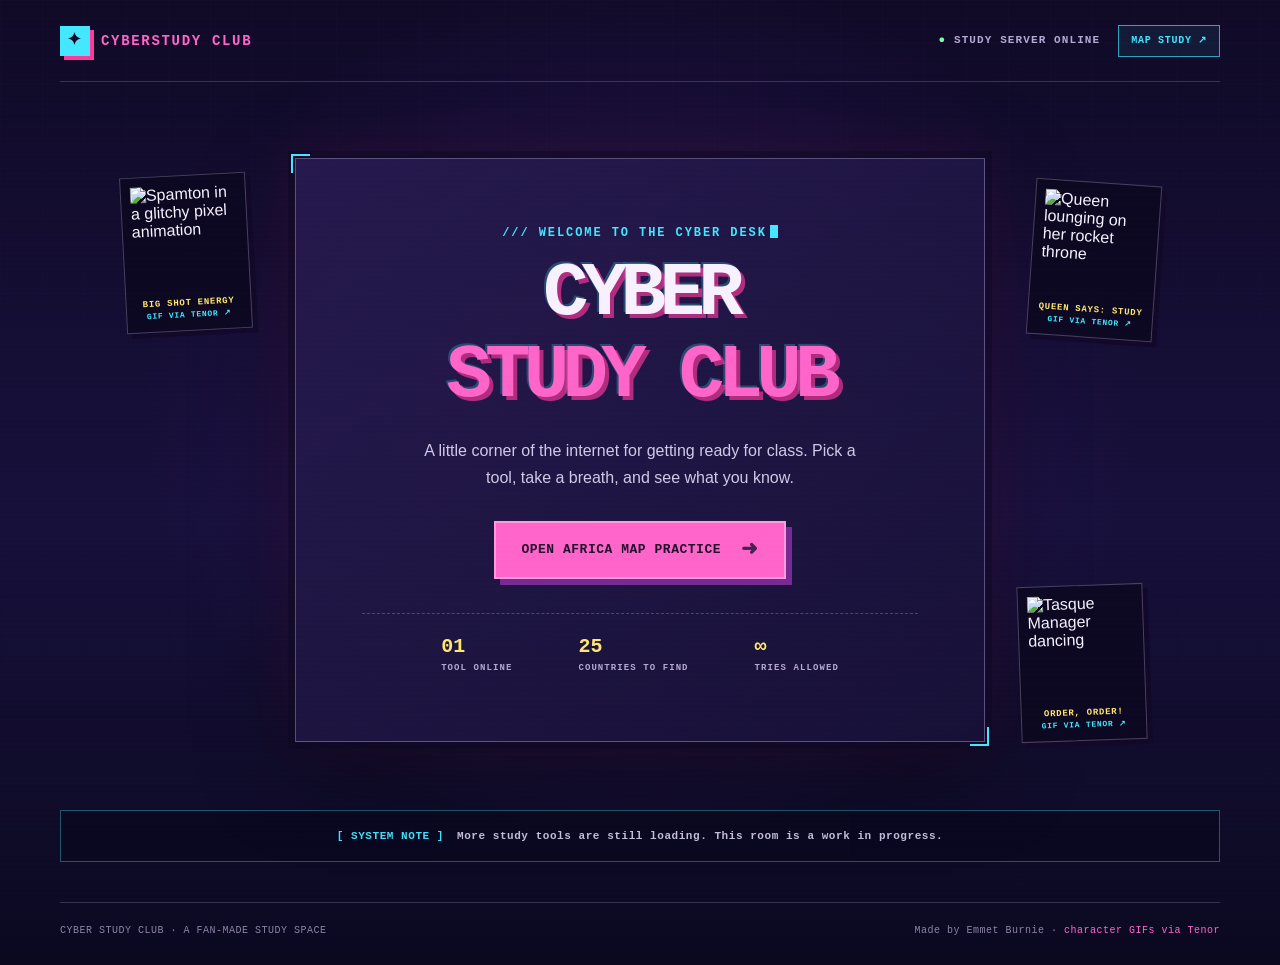
==== homepage.html @ 8ee0f42c "Keep Pages landing on the map study tool" ====
<!doctype html>
<html lang="en">
  <head>
    <meta charset="utf-8" />
    <meta name="viewport" content="width=device-width, initial-scale=1" />
    <meta name="theme-color" content="#110b2b" />
    <meta name="description" content="A small collection of study tools. Start with Africa Map Practice." />
    <title>Cyber Study Club</title>
    <style>
      :root {
        color-scheme: dark;
        --ink: #f7f1ff;
        --muted: #b5a9d4;
        --night: #100a27;
        --panel: #1c123d;
        --pink: #ff65c9;
        --hot: #ff399e;
        --cyan: #43e7ff;
        --yellow: #ffe66f;
        --line: rgba(222, 206, 255, .2);
      }

      * { box-sizing: border-box; }
      html { min-height: 100%; background: var(--night); }
      body {
        min-height: 100vh;
        margin: 0;
        overflow-x: hidden;
        color: var(--ink);
        font-family: "Trebuchet MS", "Segoe UI", sans-serif;
        background:
          radial-gradient(ellipse at 50% 42%, rgba(92, 42, 167, .28), transparent 55%),
          linear-gradient(180deg, #100a27 0%, #17103b 54%, #0b0920 100%);
      }

      body::before {
        position: fixed;
        z-index: 0;
        inset: 0;
        pointer-events: none;
        content: "";
        opacity: .2;
        background-image: linear-gradient(rgba(132, 111, 214, .14) 1px, transparent 1px), linear-gradient(90deg, rgba(132, 111, 214, .14) 1px, transparent 1px);
        background-size: 42px 42px;
        mask-image: linear-gradient(to bottom, black, transparent 88%);
      }

      body::after {
        position: fixed;
        z-index: 5;
        inset: 0;
        pointer-events: none;
        content: "";
        opacity: .12;
        background: repeating-linear-gradient(to bottom, transparent 0 3px, rgba(255, 255, 255, .11) 4px, transparent 5px);
      }

      a { color: inherit; }
      .site-shell { position: relative; z-index: 1; width: min(1160px, calc(100% - 48px)); margin: 0 auto; }
      .topbar { display: flex; align-items: center; justify-content: space-between; min-height: 82px; border-bottom: 1px solid var(--line); }
      .wordmark { display: inline-flex; align-items: center; gap: 11px; color: var(--ink); text-decoration: none; font: 800 14px/1 "Courier New", monospace; letter-spacing: .12em; }
      .mark-icon { display: grid; width: 30px; height: 30px; place-items: center; color: #130925; background: var(--cyan); box-shadow: 4px 4px 0 var(--hot); font-size: 17px; }
      .wordmark span:last-child { color: var(--pink); }
      .top-actions { display: flex; align-items: center; gap: 18px; }
      .server-status { color: var(--muted); font: 700 11px/1.3 "Courier New", monospace; letter-spacing: .1em; }
      .server-status b { color: #7dff9e; }
      .nav-tool { padding: 10px 12px; border: 1px solid rgba(67, 231, 255, .66); color: var(--cyan); background: rgba(67, 231, 255, .07); font: 700 10px/1 "Courier New", monospace; letter-spacing: .07em; text-decoration: none; text-transform: uppercase; }
      .nav-tool:hover, .nav-tool:focus-visible { color: #110b2b; background: var(--cyan); outline: 2px solid var(--cyan); outline-offset: 3px; }

      .hero-wrap { position: relative; display: grid; min-height: 670px; place-items: center; padding: 76px 0 68px; }
      .hero-card {
        position: relative;
        z-index: 2;
        width: min(690px, 100%);
        padding: clamp(30px, 6vw, 66px);
        border: 1px solid rgba(225, 209, 255, .32);
        background: linear-gradient(145deg, rgba(39, 26, 79, .94), rgba(23, 17, 55, .94));
        box-shadow: 0 0 0 7px rgba(12, 7, 34, .45), 0 24px 90px rgba(0, 0, 0, .42), 0 0 55px rgba(255, 57, 158, .11);
        text-align: center;
      }
      .hero-card::before, .hero-card::after { position: absolute; width: 17px; height: 17px; content: ""; border-color: var(--cyan); border-style: solid; }
      .hero-card::before { top: -5px; left: -5px; border-width: 2px 0 0 2px; }
      .hero-card::after { right: -5px; bottom: -5px; border-width: 0 2px 2px 0; }
      .eyebrow { margin: 0 0 18px; color: var(--cyan); font: 700 12px/1.4 "Courier New", monospace; letter-spacing: .16em; text-transform: uppercase; }
      .eyebrow .cursor { display: inline-block; width: 8px; height: 13px; margin-left: 3px; vertical-align: -2px; background: var(--cyan); animation: blink 1.1s steps(2, start) infinite; }
      h1 { margin: 0; font: 900 clamp(42px, 8vw, 76px)/.92 "Courier New", monospace; letter-spacing: -.09em; text-transform: uppercase; text-shadow: 4px 4px 0 rgba(255, 57, 158, .65), -2px -2px 0 rgba(67, 231, 255, .25); }
      h1 span { display: block; margin-top: 12px; color: var(--pink); }
      .intro { max-width: 435px; margin: 25px auto 30px; color: #d2c9e8; font-size: 16px; line-height: 1.7; }

      .start-link { display: inline-flex; min-height: 58px; align-items: center; justify-content: center; gap: 20px; padding: 0 25px; border: 2px solid #ff9bdd; color: #210d2d; background: var(--pink); box-shadow: 6px 6px 0 #772a93; font: 900 13px/1.2 "Courier New", monospace; letter-spacing: .04em; text-decoration: none; text-transform: uppercase; transition: transform .15s ease, box-shadow .15s ease, background .15s ease; }
      .start-link:hover, .start-link:focus-visible { transform: translate(3px, 3px); background: #ff8bd7; box-shadow: 3px 3px 0 #772a93; outline: 2px solid var(--cyan); outline-offset: 4px; }
      .start-link .arrow { color: #462154; font-size: 20px; }

      .quick-stats { display: flex; justify-content: center; gap: clamp(20px, 7vw, 66px); margin-top: 34px; padding-top: 23px; border-top: 1px dashed rgba(221, 204, 255, .26); }
      .stat { display: grid; gap: 5px; text-align: left; }
      .stat strong { color: var(--yellow); font: 800 20px/1 "Courier New", monospace; }
      .stat span { color: var(--muted); font: 700 9px/1.4 "Courier New", monospace; letter-spacing: .12em; }

      .character { position: absolute; z-index: 3; display: grid; justify-items: center; gap: 8px; width: 126px; padding: 9px; border: 1px solid rgba(225, 209, 255, .28); background: rgba(12, 8, 31, .8); box-shadow: 5px 5px 0 rgba(18, 9, 38, .74); transform: rotate(-3deg); }
      .character img { display: block; width: 100%; height: 104px; object-fit: contain; image-rendering: pixelated; }
      .character figcaption { width: 100%; color: var(--yellow); font: 700 9px/1.35 "Courier New", monospace; letter-spacing: .08em; text-align: center; text-transform: uppercase; }
      .character a { color: var(--cyan); font-size: 8px; text-decoration: none; }
      .character a:hover { text-decoration: underline; }
      .character-spamton { top: 77px; left: 2%; }
      .character-queen { top: 84px; right: 2%; transform: rotate(4deg); }
      .character-tasque { right: 3%; bottom: 52px; transform: rotate(-2deg); }

      .system-note { display: flex; align-items: center; justify-content: center; gap: 13px; margin: 0 auto 40px; padding: 17px 22px; border: 1px solid rgba(67, 231, 255, .35); background: rgba(8, 8, 28, .58); color: #c9c1df; font: 700 11px/1.5 "Courier New", monospace; letter-spacing: .05em; text-align: center; }
      .system-note strong { flex: 0 0 auto; color: var(--cyan); }
      footer { display: flex; justify-content: space-between; gap: 16px; padding: 20px 0 27px; border-top: 1px solid var(--line); color: #8d83a9; font: 10px/1.5 "Courier New", monospace; letter-spacing: .05em; }
      footer a { color: var(--pink); text-decoration: none; }
      footer a:hover { text-decoration: underline; }

      @keyframes blink { to { visibility: hidden; } }
      @media (max-width: 850px) {
        .hero-wrap { min-height: auto; padding: 65px 0 55px; }
        .hero-card { width: min(640px, 100%); }
        .character { width: 98px; padding: 7px; }
        .character img { height: 74px; }
        .character-spamton { top: 14px; left: 0; }
        .character-queen { top: 12px; right: 0; }
        .character-tasque { display: none; }
      }
      @media (max-width: 560px) {
        .site-shell { width: min(100% - 28px, 480px); }
        .topbar { min-height: 64px; }
        .wordmark { font-size: 11px; }
        .top-actions { gap: 9px; }
        .server-status { max-width: 92px; font-size: 8px; text-align: right; }
        .nav-tool { padding: 9px 7px; font-size: 8px; }
        .hero-wrap { padding: 104px 0 30px; }
        .hero-card { padding: 36px 20px 24px; }
        h1 { font-size: clamp(38px, 11vw, 56px); }
        .intro { font-size: 14px; }
        .start-link { width: 100%; gap: 10px; padding: 0 12px; font-size: 11px; }
        .quick-stats { gap: 22px; }
        .stat span { font-size: 8px; }
        .character { width: 82px; padding: 5px; }
        .character img { height: 56px; }
        .character-spamton { top: 10px; left: 10%; }
        .character-queen { top: 10px; right: 10%; }
        .character figcaption { font-size: 8px; }
        .system-note { align-items: flex-start; padding: 13px; font-size: 10px; text-align: left; }
        footer { flex-direction: column; align-items: center; text-align: center; }
      }
      @media (prefers-reduced-motion: reduce) {
        *, *::before, *::after { scroll-behavior: auto !important; animation-duration: .01ms !important; animation-iteration-count: 1 !important; transition-duration: .01ms !important; }
      }
    </style>
  </head>
  <body>
    <div class="site-shell">
      <header class="topbar">
        <a class="wordmark" href="./" aria-label="Cyber Study Club home"><span class="mark-icon" aria-hidden="true">✦</span><span>CYBER<span>STUDY</span> CLUB</span></a>
        <div class="top-actions">
          <div class="server-status"><b>●</b> STUDY SERVER ONLINE</div>
          <a class="nav-tool" href="./ACS%2011%20Map%20Study%20Tools/ACS-11-Map-Study-Tools.html">Map Study ↗</a>
        </div>
      </header>

      <main>
        <section class="hero-wrap" aria-labelledby="welcome-title">
          <figure class="character character-spamton">
            <img src="https://media1.tenor.com/m/Z9w7fPWgDuUAAAAC/bigshot-spamton.gif" alt="Spamton in a glitchy pixel animation" loading="lazy" />
            <figcaption>Big shot energy<br /><a href="https://tenor.com/view/bigshot-spamton-spamtongspamton-laughing-glitched-gif-23837641" target="_blank" rel="noreferrer">GIF via Tenor ↗</a></figcaption>
          </figure>
          <figure class="character character-queen">
            <img src="https://media.tenor.com/0oXg4v6_egcAAAAj/deltarune-queen.gif" alt="Queen lounging on her rocket throne" loading="lazy" />
            <figcaption>Queen says: study<br /><a href="https://tenor.com/view/deltarune-queen-gif-23179607" target="_blank" rel="noreferrer">GIF via Tenor ↗</a></figcaption>
          </figure>
          <figure class="character character-tasque">
            <img src="https://media1.tenor.com/m/DKPBLvlwH-UAAAAd/deltarune-tasque-manager.gif" alt="Tasque Manager dancing" loading="lazy" />
            <figcaption>Order, order!<br /><a href="https://tenor.com/view/deltarune-tasque-manager-gangnam-style-dance-gif-910783957156503525" target="_blank" rel="noreferrer">GIF via Tenor ↗</a></figcaption>
          </figure>

          <div class="hero-card">
            <p class="eyebrow">/// Welcome to the cyber desk<span class="cursor" aria-hidden="true"></span></p>
            <h1 id="welcome-title">Cyber<br /><span>Study Club</span></h1>
            <p class="intro">A little corner of the internet for getting ready for class. Pick a tool, take a breath, and see what you know.</p>
            <a class="start-link" href="./ACS%2011%20Map%20Study%20Tools/ACS-11-Map-Study-Tools.html">
              <span>Open Africa Map Practice</span><span class="arrow" aria-hidden="true">➜</span>
            </a>
            <div class="quick-stats" aria-label="Study tool details">
              <div class="stat"><strong>01</strong><span>TOOL ONLINE</span></div>
              <div class="stat"><strong>25</strong><span>COUNTRIES TO FIND</span></div>
              <div class="stat"><strong>∞</strong><span>TRIES ALLOWED</span></div>
            </div>
          </div>
        </section>

        <aside class="system-note"><strong>[ SYSTEM NOTE ]</strong><span>More study tools are still loading. This room is a work in progress.</span></aside>
      </main>

      <footer><span>CYBER STUDY CLUB · A FAN-MADE STUDY SPACE</span><span>Made by Emmet Burnie · <a href="https://tenor.com" target="_blank" rel="noreferrer">character GIFs via Tenor</a></span></footer>
    </div>
  </body>
</html>
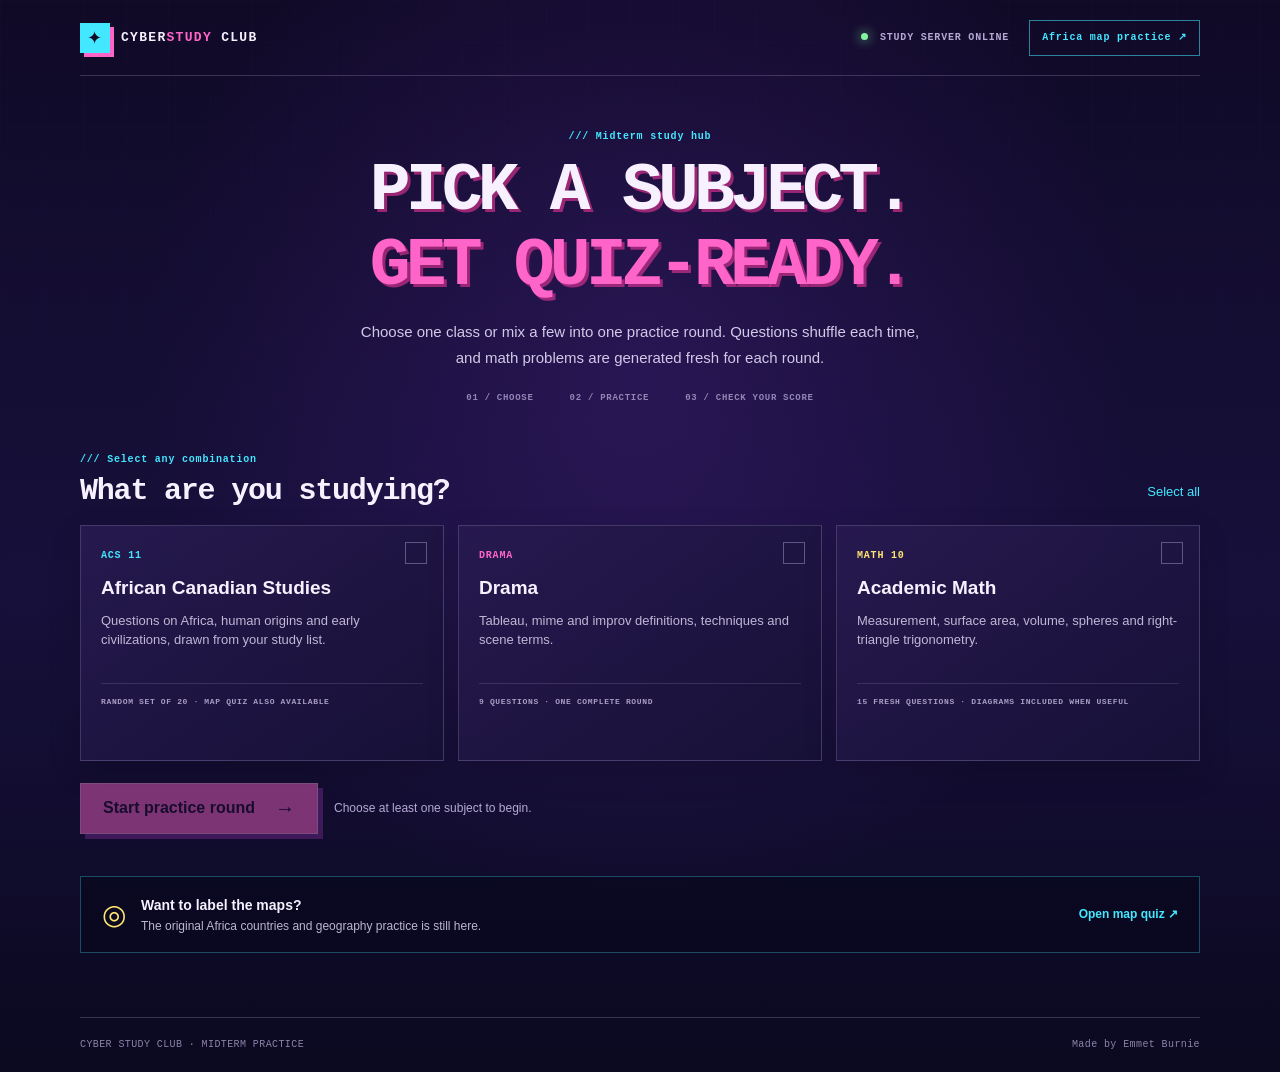
==== commit 214c2394: "Add selectable midterm study hub and quizzes" ====
--- a/homepage.html
+++ b/homepage.html
@@ -1,197 +1,13 @@
 <!doctype html>
 <html lang="en">
-  <head>
-    <meta charset="utf-8" />
-    <meta name="viewport" content="width=device-width, initial-scale=1" />
-    <meta name="theme-color" content="#110b2b" />
-    <meta name="description" content="A small collection of study tools. Start with Africa Map Practice." />
-    <title>Cyber Study Club</title>
-    <style>
-      :root {
-        color-scheme: dark;
-        --ink: #f7f1ff;
-        --muted: #b5a9d4;
-        --night: #100a27;
-        --panel: #1c123d;
-        --pink: #ff65c9;
-        --hot: #ff399e;
-        --cyan: #43e7ff;
-        --yellow: #ffe66f;
-        --line: rgba(222, 206, 255, .2);
-      }
-
-      * { box-sizing: border-box; }
-      html { min-height: 100%; background: var(--night); }
-      body {
-        min-height: 100vh;
-        margin: 0;
-        overflow-x: hidden;
-        color: var(--ink);
-        font-family: "Trebuchet MS", "Segoe UI", sans-serif;
-        background:
-          radial-gradient(ellipse at 50% 42%, rgba(92, 42, 167, .28), transparent 55%),
-          linear-gradient(180deg, #100a27 0%, #17103b 54%, #0b0920 100%);
-      }
-
-      body::before {
-        position: fixed;
-        z-index: 0;
-        inset: 0;
-        pointer-events: none;
-        content: "";
-        opacity: .2;
-        background-image: linear-gradient(rgba(132, 111, 214, .14) 1px, transparent 1px), linear-gradient(90deg, rgba(132, 111, 214, .14) 1px, transparent 1px);
-        background-size: 42px 42px;
-        mask-image: linear-gradient(to bottom, black, transparent 88%);
-      }
-
-      body::after {
-        position: fixed;
-        z-index: 5;
-        inset: 0;
-        pointer-events: none;
-        content: "";
-        opacity: .12;
-        background: repeating-linear-gradient(to bottom, transparent 0 3px, rgba(255, 255, 255, .11) 4px, transparent 5px);
-      }
-
-      a { color: inherit; }
-      .site-shell { position: relative; z-index: 1; width: min(1160px, calc(100% - 48px)); margin: 0 auto; }
-      .topbar { display: flex; align-items: center; justify-content: space-between; min-height: 82px; border-bottom: 1px solid var(--line); }
-      .wordmark { display: inline-flex; align-items: center; gap: 11px; color: var(--ink); text-decoration: none; font: 800 14px/1 "Courier New", monospace; letter-spacing: .12em; }
-      .mark-icon { display: grid; width: 30px; height: 30px; place-items: center; color: #130925; background: var(--cyan); box-shadow: 4px 4px 0 var(--hot); font-size: 17px; }
-      .wordmark span:last-child { color: var(--pink); }
-      .top-actions { display: flex; align-items: center; gap: 18px; }
-      .server-status { color: var(--muted); font: 700 11px/1.3 "Courier New", monospace; letter-spacing: .1em; }
-      .server-status b { color: #7dff9e; }
-      .nav-tool { padding: 10px 12px; border: 1px solid rgba(67, 231, 255, .66); color: var(--cyan); background: rgba(67, 231, 255, .07); font: 700 10px/1 "Courier New", monospace; letter-spacing: .07em; text-decoration: none; text-transform: uppercase; }
-      .nav-tool:hover, .nav-tool:focus-visible { color: #110b2b; background: var(--cyan); outline: 2px solid var(--cyan); outline-offset: 3px; }
-
-      .hero-wrap { position: relative; display: grid; min-height: 670px; place-items: center; padding: 76px 0 68px; }
-      .hero-card {
-        position: relative;
-        z-index: 2;
-        width: min(690px, 100%);
-        padding: clamp(30px, 6vw, 66px);
-        border: 1px solid rgba(225, 209, 255, .32);
-        background: linear-gradient(145deg, rgba(39, 26, 79, .94), rgba(23, 17, 55, .94));
-        box-shadow: 0 0 0 7px rgba(12, 7, 34, .45), 0 24px 90px rgba(0, 0, 0, .42), 0 0 55px rgba(255, 57, 158, .11);
-        text-align: center;
-      }
-      .hero-card::before, .hero-card::after { position: absolute; width: 17px; height: 17px; content: ""; border-color: var(--cyan); border-style: solid; }
-      .hero-card::before { top: -5px; left: -5px; border-width: 2px 0 0 2px; }
-      .hero-card::after { right: -5px; bottom: -5px; border-width: 0 2px 2px 0; }
-      .eyebrow { margin: 0 0 18px; color: var(--cyan); font: 700 12px/1.4 "Courier New", monospace; letter-spacing: .16em; text-transform: uppercase; }
-      .eyebrow .cursor { display: inline-block; width: 8px; height: 13px; margin-left: 3px; vertical-align: -2px; background: var(--cyan); animation: blink 1.1s steps(2, start) infinite; }
-      h1 { margin: 0; font: 900 clamp(42px, 8vw, 76px)/.92 "Courier New", monospace; letter-spacing: -.09em; text-transform: uppercase; text-shadow: 4px 4px 0 rgba(255, 57, 158, .65), -2px -2px 0 rgba(67, 231, 255, .25); }
-      h1 span { display: block; margin-top: 12px; color: var(--pink); }
-      .intro { max-width: 435px; margin: 25px auto 30px; color: #d2c9e8; font-size: 16px; line-height: 1.7; }
-
-      .start-link { display: inline-flex; min-height: 58px; align-items: center; justify-content: center; gap: 20px; padding: 0 25px; border: 2px solid #ff9bdd; color: #210d2d; background: var(--pink); box-shadow: 6px 6px 0 #772a93; font: 900 13px/1.2 "Courier New", monospace; letter-spacing: .04em; text-decoration: none; text-transform: uppercase; transition: transform .15s ease, box-shadow .15s ease, background .15s ease; }
-      .start-link:hover, .start-link:focus-visible { transform: translate(3px, 3px); background: #ff8bd7; box-shadow: 3px 3px 0 #772a93; outline: 2px solid var(--cyan); outline-offset: 4px; }
-      .start-link .arrow { color: #462154; font-size: 20px; }
-
-      .quick-stats { display: flex; justify-content: center; gap: clamp(20px, 7vw, 66px); margin-top: 34px; padding-top: 23px; border-top: 1px dashed rgba(221, 204, 255, .26); }
-      .stat { display: grid; gap: 5px; text-align: left; }
-      .stat strong { color: var(--yellow); font: 800 20px/1 "Courier New", monospace; }
-      .stat span { color: var(--muted); font: 700 9px/1.4 "Courier New", monospace; letter-spacing: .12em; }
-
-      .character { position: absolute; z-index: 3; display: grid; justify-items: center; gap: 8px; width: 126px; padding: 9px; border: 1px solid rgba(225, 209, 255, .28); background: rgba(12, 8, 31, .8); box-shadow: 5px 5px 0 rgba(18, 9, 38, .74); transform: rotate(-3deg); }
-      .character img { display: block; width: 100%; height: 104px; object-fit: contain; image-rendering: pixelated; }
-      .character figcaption { width: 100%; color: var(--yellow); font: 700 9px/1.35 "Courier New", monospace; letter-spacing: .08em; text-align: center; text-transform: uppercase; }
-      .character a { color: var(--cyan); font-size: 8px; text-decoration: none; }
-      .character a:hover { text-decoration: underline; }
-      .character-spamton { top: 77px; left: 2%; }
-      .character-queen { top: 84px; right: 2%; transform: rotate(4deg); }
-      .character-tasque { right: 3%; bottom: 52px; transform: rotate(-2deg); }
-
-      .system-note { display: flex; align-items: center; justify-content: center; gap: 13px; margin: 0 auto 40px; padding: 17px 22px; border: 1px solid rgba(67, 231, 255, .35); background: rgba(8, 8, 28, .58); color: #c9c1df; font: 700 11px/1.5 "Courier New", monospace; letter-spacing: .05em; text-align: center; }
-      .system-note strong { flex: 0 0 auto; color: var(--cyan); }
-      footer { display: flex; justify-content: space-between; gap: 16px; padding: 20px 0 27px; border-top: 1px solid var(--line); color: #8d83a9; font: 10px/1.5 "Courier New", monospace; letter-spacing: .05em; }
-      footer a { color: var(--pink); text-decoration: none; }
-      footer a:hover { text-decoration: underline; }
-
-      @keyframes blink { to { visibility: hidden; } }
-      @media (max-width: 850px) {
-        .hero-wrap { min-height: auto; padding: 65px 0 55px; }
-        .hero-card { width: min(640px, 100%); }
-        .character { width: 98px; padding: 7px; }
-        .character img { height: 74px; }
-        .character-spamton { top: 14px; left: 0; }
-        .character-queen { top: 12px; right: 0; }
-        .character-tasque { display: none; }
-      }
-      @media (max-width: 560px) {
-        .site-shell { width: min(100% - 28px, 480px); }
-        .topbar { min-height: 64px; }
-        .wordmark { font-size: 11px; }
-        .top-actions { gap: 9px; }
-        .server-status { max-width: 92px; font-size: 8px; text-align: right; }
-        .nav-tool { padding: 9px 7px; font-size: 8px; }
-        .hero-wrap { padding: 104px 0 30px; }
-        .hero-card { padding: 36px 20px 24px; }
-        h1 { font-size: clamp(38px, 11vw, 56px); }
-        .intro { font-size: 14px; }
-        .start-link { width: 100%; gap: 10px; padding: 0 12px; font-size: 11px; }
-        .quick-stats { gap: 22px; }
-        .stat span { font-size: 8px; }
-        .character { width: 82px; padding: 5px; }
-        .character img { height: 56px; }
-        .character-spamton { top: 10px; left: 10%; }
-        .character-queen { top: 10px; right: 10%; }
-        .character figcaption { font-size: 8px; }
-        .system-note { align-items: flex-start; padding: 13px; font-size: 10px; text-align: left; }
-        footer { flex-direction: column; align-items: center; text-align: center; }
-      }
-      @media (prefers-reduced-motion: reduce) {
-        *, *::before, *::after { scroll-behavior: auto !important; animation-duration: .01ms !important; animation-iteration-count: 1 !important; transition-duration: .01ms !important; }
-      }
-    </style>
-  </head>
-  <body>
-    <div class="site-shell">
-      <header class="topbar">
-        <a class="wordmark" href="./" aria-label="Cyber Study Club home"><span class="mark-icon" aria-hidden="true">✦</span><span>CYBER<span>STUDY</span> CLUB</span></a>
-        <div class="top-actions">
-          <div class="server-status"><b>●</b> STUDY SERVER ONLINE</div>
-          <a class="nav-tool" href="./ACS%2011%20Map%20Study%20Tools/ACS-11-Map-Study-Tools.html">Map Study ↗</a>
-        </div>
-      </header>
-
-      <main>
-        <section class="hero-wrap" aria-labelledby="welcome-title">
-          <figure class="character character-spamton">
-            <img src="https://media1.tenor.com/m/Z9w7fPWgDuUAAAAC/bigshot-spamton.gif" alt="Spamton in a glitchy pixel animation" loading="lazy" />
-            <figcaption>Big shot energy<br /><a href="https://tenor.com/view/bigshot-spamton-spamtongspamton-laughing-glitched-gif-23837641" target="_blank" rel="noreferrer">GIF via Tenor ↗</a></figcaption>
-          </figure>
-          <figure class="character character-queen">
-            <img src="https://media.tenor.com/0oXg4v6_egcAAAAj/deltarune-queen.gif" alt="Queen lounging on her rocket throne" loading="lazy" />
-            <figcaption>Queen says: study<br /><a href="https://tenor.com/view/deltarune-queen-gif-23179607" target="_blank" rel="noreferrer">GIF via Tenor ↗</a></figcaption>
-          </figure>
-          <figure class="character character-tasque">
-            <img src="https://media1.tenor.com/m/DKPBLvlwH-UAAAAd/deltarune-tasque-manager.gif" alt="Tasque Manager dancing" loading="lazy" />
-            <figcaption>Order, order!<br /><a href="https://tenor.com/view/deltarune-tasque-manager-gangnam-style-dance-gif-910783957156503525" target="_blank" rel="noreferrer">GIF via Tenor ↗</a></figcaption>
-          </figure>
-
-          <div class="hero-card">
-            <p class="eyebrow">/// Welcome to the cyber desk<span class="cursor" aria-hidden="true"></span></p>
-            <h1 id="welcome-title">Cyber<br /><span>Study Club</span></h1>
-            <p class="intro">A little corner of the internet for getting ready for class. Pick a tool, take a breath, and see what you know.</p>
-            <a class="start-link" href="./ACS%2011%20Map%20Study%20Tools/ACS-11-Map-Study-Tools.html">
-              <span>Open Africa Map Practice</span><span class="arrow" aria-hidden="true">➜</span>
-            </a>
-            <div class="quick-stats" aria-label="Study tool details">
-              <div class="stat"><strong>01</strong><span>TOOL ONLINE</span></div>
-              <div class="stat"><strong>25</strong><span>COUNTRIES TO FIND</span></div>
-              <div class="stat"><strong>∞</strong><span>TRIES ALLOWED</span></div>
-            </div>
-          </div>
-        </section>
-
-        <aside class="system-note"><strong>[ SYSTEM NOTE ]</strong><span>More study tools are still loading. This room is a work in progress.</span></aside>
-      </main>
-
-      <footer><span>CYBER STUDY CLUB · A FAN-MADE STUDY SPACE</span><span>Made by Emmet Burnie · <a href="https://tenor.com" target="_blank" rel="noreferrer">character GIFs via Tenor</a></span></footer>
-    </div>
-  </body>
+<head>
+  <meta charset="utf-8">
+  <meta name="viewport" content="width=device-width, initial-scale=1">
+  <meta http-equiv="refresh" content="0; url=./index.html">
+  <meta name="description" content="Open Cyber Study Club, the midterm study hub.">
+  <title>Cyber Study Club</title>
+</head>
+<body>
+  <p><a href="./index.html">Open Cyber Study Club</a></p>
+</body>
 </html>
